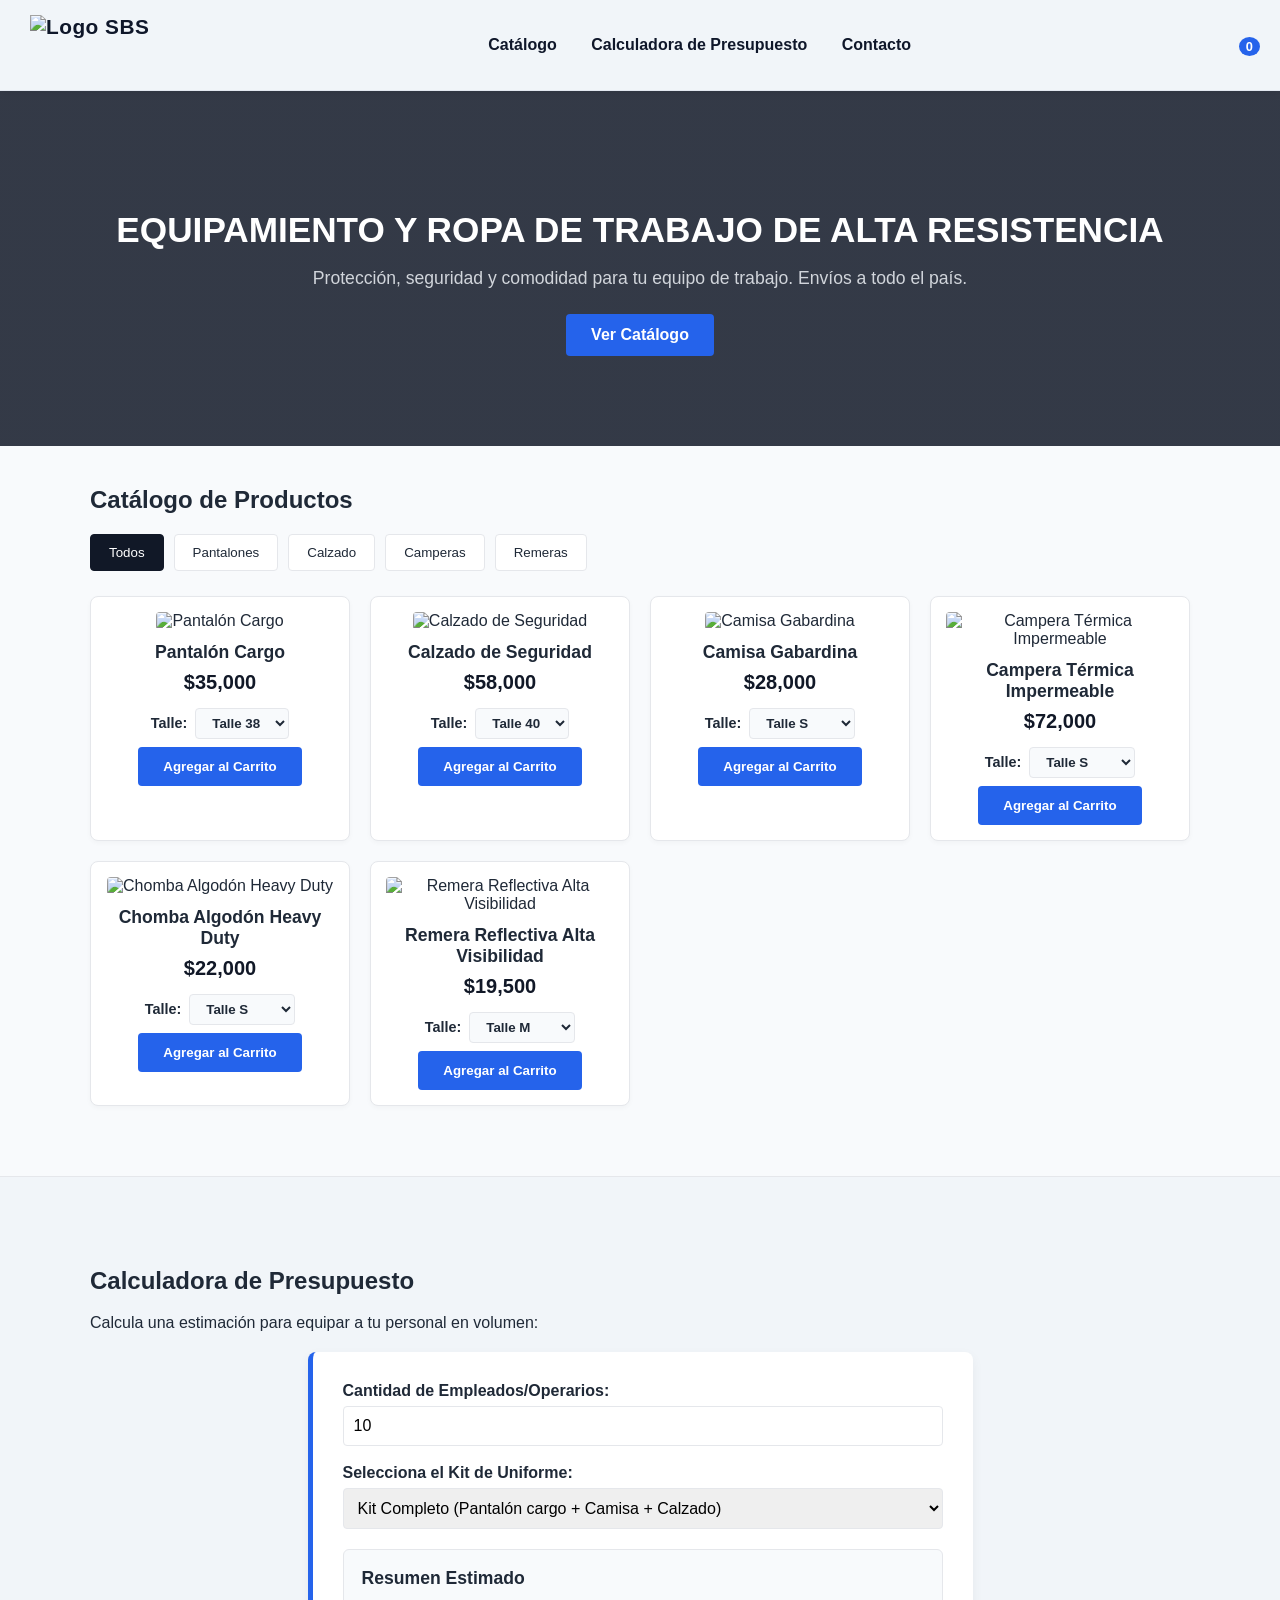
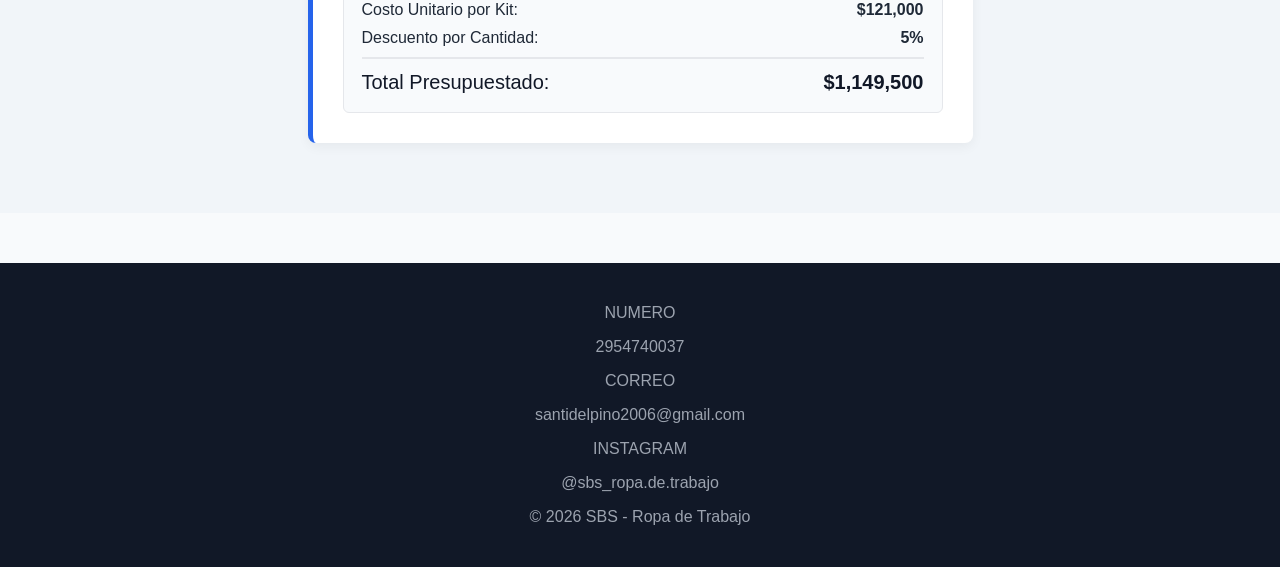
==== index.html @ acd45b73 "Rename sbs.html to index.html" ====
<!DOCTYPE html>
<html lang="es">
<head>
    <meta charset="UTF-8">
    <meta name="viewport" content="width=device-width, initial-scale=1.0">
    <title>SBS- Indumentaria Laboral</title>
    <link rel="stylesheet" href="styles.css">
    <!-- Iconos Lucide para una estética profesional -->
    <script src="https://unpkg.com/lucide@latest"></script>
</head>
<body>

    <!-- Encabezado / Navegación -->
    <header class="header">
        <div class="logo">
            <img src="D:\sbs\imagenes\Code_Generated_Image.png" alt="Logo SBS" class="logo-img">
        </div>
        <nav class="nav">
            <a href="#catalogo">Catálogo</a>
            <a href="#presupuesto">Calculadora de Presupuesto</a>
            <a href="#contacto">Contacto</a>
        </nav>
        <div class="cart-icon-wrapper" onclick="toggleCarrito()">
            <i data-lucide="shopping-cart"></i>
            <span id="cart-count">0</span>
        </div>
    </header>

    <!-- Banner Principal -->
    <section class="hero">
        <div class="hero-content">
            <h1>EQUIPAMIENTO Y ROPA DE TRABAJO DE ALTA RESISTENCIA</h1>
            <p>Protección, seguridad y comodidad para tu equipo de trabajo. Envíos a todo el país.</p>
            <a href="#catalogo" class="btn-primary">Ver Catálogo</a>
        </div>
    </section>

    <!-- Catálogo de Productos -->
    <section id="catalogo" class="container">
        <h2>Catálogo de Productos</h2>
        <div class="filters">
            <button class="filter-btn active" onclick="filtrar('todos')">Todos</button>
            <button class="filter-btn" onclick="filtrar('pantalon')">Pantalones</button>
            <button class="filter-btn" onclick="filtrar('calzado')">Calzado</button>
            <button class="filter-btn" onclick="filtrar('camisa')">Camperas</button>
            <button class="filter-btn" onclick="filtrar('remera')">Remeras</button>
        </div>
        <div class="product-grid" id="product-grid">
            <!-- Los productos se cargan dinámicamente desde script.js -->
        </div>
    </section>

    <!-- Sección de Solicitud de Presupuesto Mayorista -->
    <section id="presupuesto" class="presupuesto-section">
        <div class="container">
            <h2>Calculadora de Presupuesto </h2>
            <p>Calcula una estimación para equipar a tu personal en volumen:</p>
            
            <div class="presupuesto-box">
                <div class="form-group">
                    <label for="cantidad-empleados">Cantidad de Empleados/Operarios:</label>
                    <input type="number" id="cantidad-empleados" value="10" min="1" oninput="calcularPresupuesto()">
                </div>
                
                <div class="form-group">
                    <label for="tipo-kit">Selecciona el Kit de Uniforme:</label>
                    <select id="tipo-kit" onchange="calcularPresupuesto()">
                        <option value="basico">Kit Básico (Pantalón Cargo + Camisa)</option>
                        <option value="completo" selected>Kit Completo (Pantalón cargo + Camisa + Calzado)</option>
                        <option value="invierno">Kit Invierno (Pantalón cargo + Chomba + Calzado)</option>
                        <option value="invierno">Kit Invierno (Bombacha+ Camisa + Calzado)</option>
                    </select>
                </div>

                <div class="resumen-presupuesto">
                    <h3>Resumen Estimado</h3>
                    <div class="presupuesto-fila">
                        <span>Costo Unitario por Kit:</span>
                        <strong id="costo-unitario">$0</strong>
                    </div>
                    <div class="presupuesto-fila">
                        <span>Descuento por Cantidad:</span>
                        <strong id="descuento-aplicado">0%</strong>
                    </div>
                    <div class="presupuesto-fila total">
                        <span>Total Presupuestado:</span>
                        <strong id="presupuesto-total">$0</strong>
                    </div>
                </div>
            </div>
        </div>
    </section>

    <!-- Modal del Carrito de Compras -->
    <div id="cart-modal" class="modal">
        <div class="modal-content">
            <span class="close-btn" onclick="toggleCarrito()">&times;</span>
            <h2>Tu Carrito de Compras</h2>
            <div id="cart-items">
                <!-- Se llena con JS -->
            </div>
            <div class="cart-total">
                <span>Total:</span>
                <strong id="cart-total-price">$0</strong>
            </div>
            <button class="btn-primary full-width" onclick="enviarPedidoWhatsApp()">Finalizar Pedido por WhatsApp</button>
        </div>
    </div>

    <!-- Pie de página -->
    <footer id="contacto">
        <P>NUMERO</P>
        <p>2954740037</p>
        <p>CORREO</p>
        <p>santidelpino2006@gmail.com</p>
        <p>INSTAGRAM</p>
        <p>@sbs_ropa.de.trabajo</p>
        <p>&copy; 2026 SBS - Ropa de Trabajo </p>
    </footer>

    <script src="script.js"></script>
    <script>
        lucide.createIcons();
    </script>
</body>
</html>
---- styles.css ----
/* Variables de Colores */
/* Variables de Colores para Logo Blanco y Negro (Azul Industrial) */
:root {
    --primary-color: #2563eb;   /* Azul industrial/eléctrico para botones e interacciones */
    --primary-hover: #1d4ed8;   /* Azul más intenso al pasar el ratón */
    --dark-bg: #111827;         /* Negro Grafito (resalta tu logo en blanco) */
    --light-bg: #f8fafc;        /* Fondo gris muy claro */
    --card-bg: #ffffff;         /* Blanco puro para tarjetas */
    --text-color: #1f2937;      /* Gris oscuro para textos principales */
    --text-muted: #6b7280;     /* Gris secundario para detalles */
    --border-color: #e5e7eb;    /* Bordes suaves */
}

body {
    font-family: 'Segoe UI', Tahoma, Geneva, Verdana, sans-serif;
    margin: 0;
    padding: 0;
    color: var(--text-color);
    background-color: var(--light-bg);
}

.container {
    max-width: 1100px;
    margin: 0 auto;
    padding: 20px;
}

/* Header */
.header {
    background-color: #f1f5f9;  /* Gris claro elegante */
    color: #0f172a;             /* Texto oscuro para buen contraste */
    display: flex;
    justify-content: space-between;
    align-items: center;
    padding: 15px 30px;
    position: sticky;
    top: 0;
    z-index: 100;
    box-shadow: 0 2px 8px rgba(0, 0, 0, 0.08); /* Sombra suave */
    border-bottom: 1px solid #e2e8f0; 
}
/* Ajuste de tamaño para el logo SBS */
.logo-img {
    height: 60px; /* Ajusta este valor si lo quieres más grande o más chico */
    width: auto;  /* Mantiene las proporciones originales para que no se deforme */
    object-fit: contain;
}
.logo {
    display: flex;
    align-items: center;
    gap: 10px;
    font-size: 1.3rem;
    font-weight: bold;
    letter-spacing: 0.5px;
}

.logo strong {
    color: var(--primary-color);
}

/* Cambiar el color de las letras del menú a oscuro */
.nav a {
    color: #0f172a;             /* Texto oscuro */
    text-decoration: none;
    margin: 0 15px;
    font-weight: 600;
    transition: color 0.2s;
}

.nav a:hover {
    color: var(--primary-color); /* Cambia al azul al pasar el ratón */
}

/* Cambiar el icono del carrito a oscuro */
.cart-icon-wrapper {
    position: relative;
    cursor: pointer;
    color: #0f172a;             /* Icono en tono oscuro */
}

#cart-count {
    background-color: var(--primary-color);
    color: #ffffff;
    font-weight: bold;
    border-radius: 50%;
    padding: 2px 7px;
    font-size: 0.8rem;
    position: absolute;
    top: -8px;
    right: -10px;
}

/* Hero Section */
.hero {
    background: linear-gradient(rgba(17, 24, 39, 0.85), rgba(17, 24, 39, 0.85)), 
                url('https://images.unsplash.com/photo-1504307651254-35680f356dfd?auto=format&fit=crop&w=1200&q=80') center/cover;
    color: #ffffff;
    padding: 90px 20px;
    text-align: center;
}

.hero h1 {
    font-size: 2.2rem;
    margin-bottom: 15px;
}

.hero p {
    font-size: 1.1rem;
    color: #d1d5db;
    margin-bottom: 25px;
}

.btn-primary {
    background-color: var(--primary-color);
    color: #ffffff;
    border: none;
    padding: 12px 25px;
    font-weight: bold;
    cursor: pointer;
    text-decoration: none;
    border-radius: 4px;
    display: inline-block;
    transition: background-color 0.2s;
}

.btn-primary:hover {
    background-color: var(--primary-hover);
}

.full-width {
    width: 100%;
    margin-top: 15px;
}

/* Grilla de Productos */
.filters {
    display: flex;
    gap: 10px;
    margin-bottom: 25px;
    flex-wrap: wrap;
}

.filter-btn {
    padding: 10px 18px;
    border: 1px solid var(--border-color);
    background: var(--card-bg);
    color: var(--text-color);
    cursor: pointer;
    border-radius: 4px;
    font-weight: 500;
    transition: all 0.2s;
}

.filter-btn.active, .filter-btn:hover {
    background-color: var(--dark-bg);
    color: #ffffff;
    border-color: var(--dark-bg);
}

.product-grid {
    display: grid;
    grid-template-columns: repeat(auto-fill, minmax(240px, 1fr));
    gap: 20px;
}

.product-card {
    background: var(--card-bg);
    border: 1px solid var(--border-color);
    border-radius: 8px;
    padding: 15px;
    text-align: center;
    box-shadow: 0 2px 5px rgba(0,0,0,0.03);
    transition: transform 0.2s, box-shadow 0.2s;
}

.product-card:hover {
    transform: translateY(-3px);
    box-shadow: 0 5px 15px rgba(0,0,0,0.1);
}

.product-card img {
    width: 100%;
    height: 180px;
    object-fit: cover;
    border-radius: 4px;
}

.product-card h3 {
    font-size: 1.1rem;
    margin: 12px 0 6px 0;
}

.price {
    font-size: 1.25rem;
    font-weight: bold;
    color: var(--dark-bg);
    margin: 8px 0 14px 0;
}

/* Sección de Presupuesto */
.presupuesto-section {
    background-color: #f1f5f9;
    padding: 50px 0;
    margin-top: 50px;
    border-top: 1px solid var(--border-color);
}

.presupuesto-box {
    background: var(--card-bg);
    padding: 30px;
    border-radius: 8px;
    max-width: 600px;
    margin: 20px auto 0 auto;
    box-shadow: 0 4px 12px rgba(0,0,0,0.05);
    border-left: 5px solid var(--primary-color);
}

.form-group {
    display: flex;
    flex-direction: column;
    margin-bottom: 18px;
}

.form-group label {
    font-weight: 600;
    margin-bottom: 6px;
}

.form-group input, .form-group select {
    padding: 10px;
    font-size: 1rem;
    border: 1px solid var(--border-color);
    border-radius: 4px;
    outline: none;
}

.form-group input:focus, .form-group select:focus {
    border-color: var(--primary-color);
}

.resumen-presupuesto {
    background: var(--light-bg);
    padding: 18px;
    border-radius: 6px;
    margin-top: 20px;
    border: 1px solid var(--border-color);
}

.resumen-presupuesto h3 {
    margin-top: 0;
    margin-bottom: 12px;
    font-size: 1.1rem;
}

.presupuesto-fila {
    display: flex;
    justify-content: space-between;
    margin-bottom: 10px;
}

.presupuesto-fila.total {
    font-size: 1.25rem;
    border-top: 2px solid var(--border-color);
    padding-top: 12px;
    margin-bottom: 0;
    color: var(--dark-bg);
}

/* Modal Carrito */
.modal {
    display: none;
    position: fixed;
    top: 0; left: 0; width: 100%; height: 100%;
    background: rgba(17, 24, 39, 0.7);
    justify-content: center;
    align-items: center;
    z-index: 1000;
}

.modal-content {
    background: var(--card-bg);
    padding: 30px;
    border-radius: 8px;
    width: 90%;
    max-width: 450px;
    position: relative;
    box-shadow: 0 10px 25px rgba(0,0,0,0.2);
}

.close-btn {
    position: absolute;
    right: 15px;
    top: 12px;
    font-size: 1.6rem;
    cursor: pointer;
    color: var(--text-muted);
}

.cart-total {
    display: flex;
    justify-content: space-between;
    font-size: 1.2rem;
    border-top: 1px solid var(--border-color);
    padding-top: 15px;
    margin-top: 15px;
}

footer {
    background: var(--dark-bg);
    color: #9ca3af;
    text-align: center;
    padding: 25px;
    margin-top: 50px;
}
/* Selector de Talle en las Tarjetas */
.select-talle-container {
    display: flex;
    align-items: center;
    justify-content: center;
    gap: 8px;
    margin-bottom: 15px;
    font-size: 0.9rem;
    font-weight: 600;
}

.select-talle {
    padding: 6px 12px;
    border: 1px solid var(--border-color);
    border-radius: 4px;
    background-color: var(--light-bg);
    color: var(--text-color);
    font-weight: bold;
    cursor: pointer;
    outline: none;
}

.select-talle:focus {
    border-color: var(--primary-color);
}
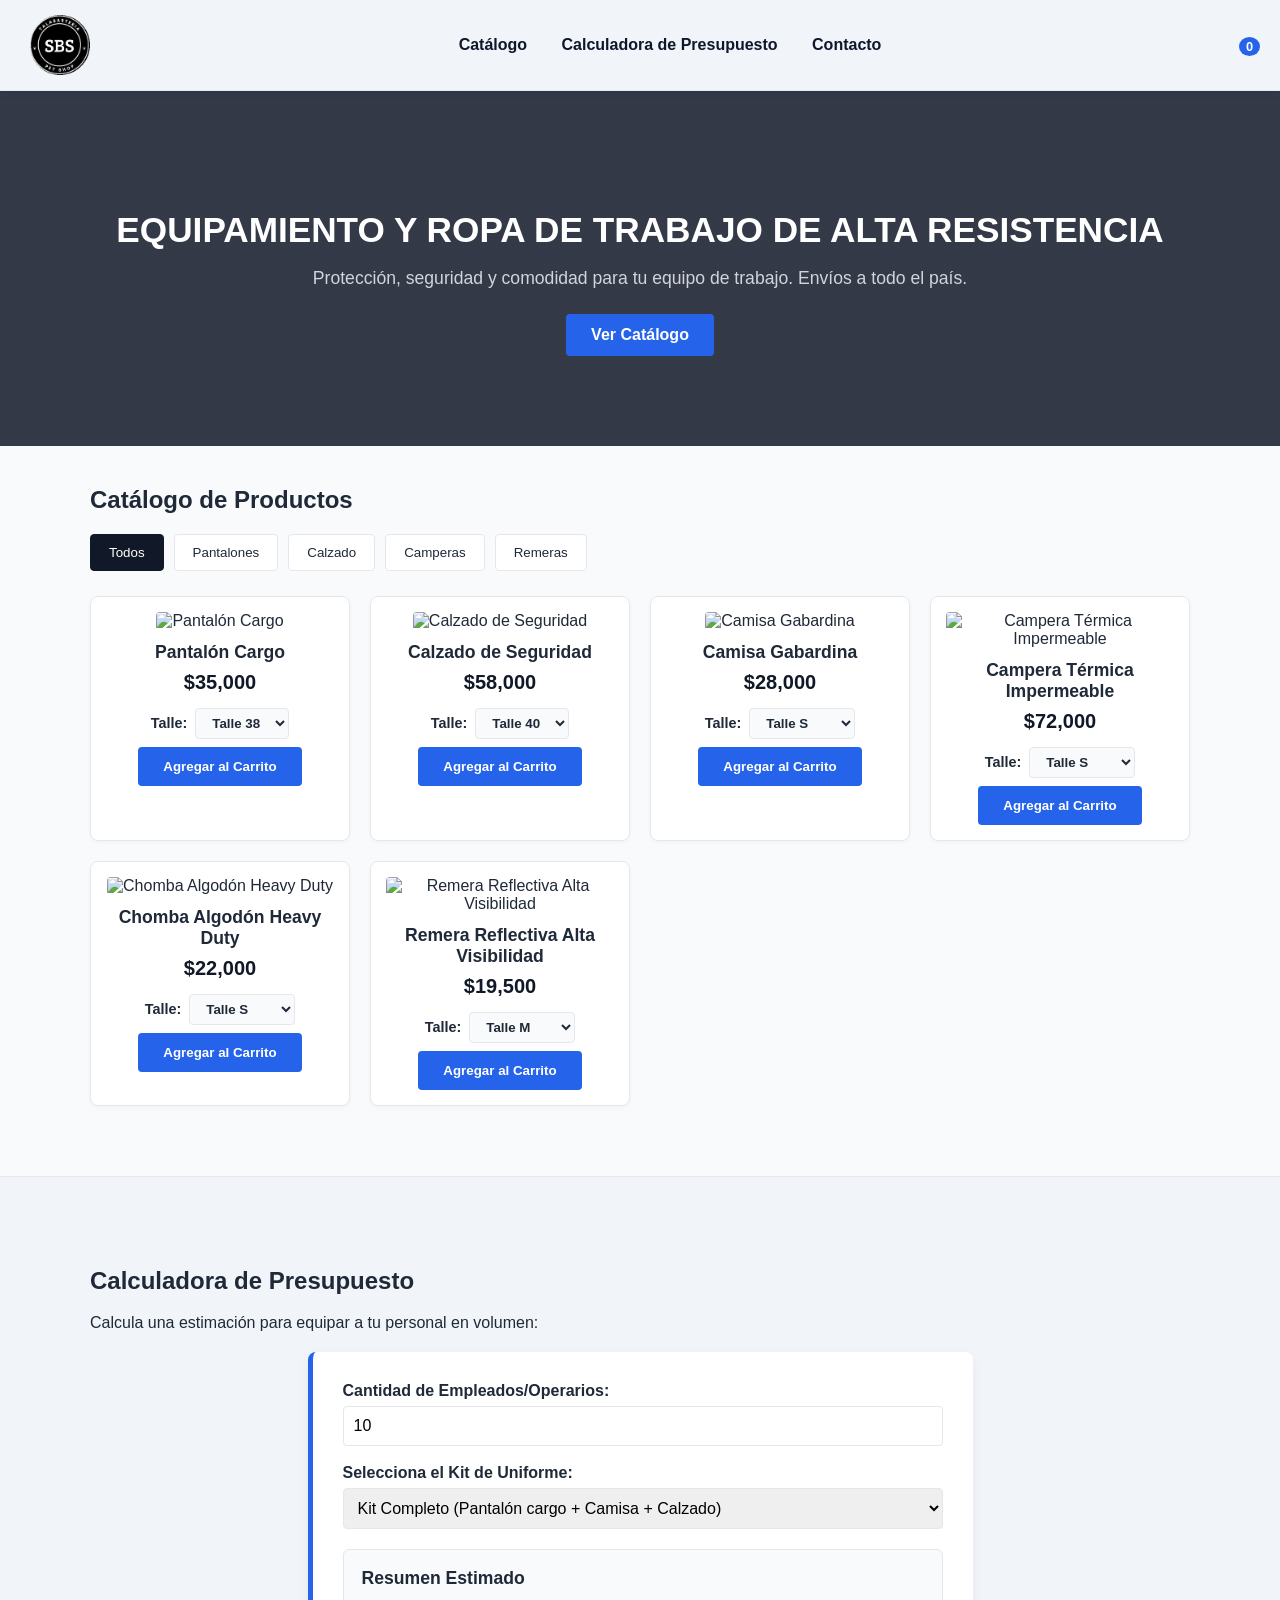
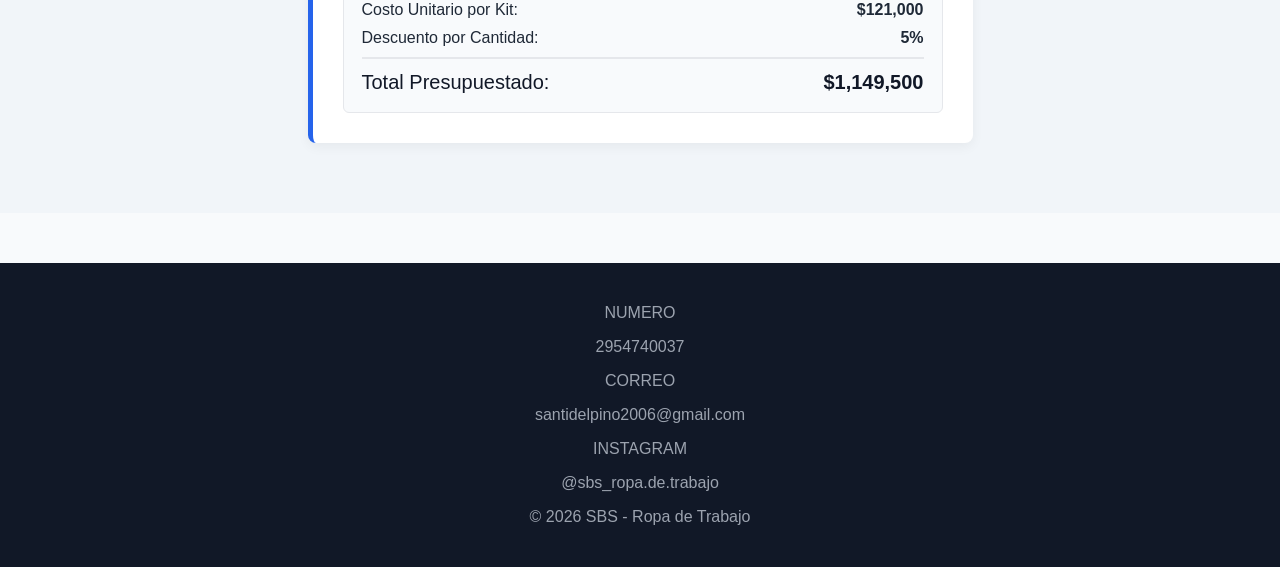
==== commit c6a1536a: "Add files via upload" ====
--- a/index.html
+++ b/index.html
@@ -7,13 +7,14 @@
     <link rel="stylesheet" href="styles.css">
     <!-- Iconos Lucide para una estética profesional -->
     <script src="https://unpkg.com/lucide@latest"></script>
+    <meta name="viewport" content="width=device-width, initial-scale=1.0">
 </head>
 <body>
 
     <!-- Encabezado / Navegación -->
     <header class="header">
         <div class="logo">
-            <img src="D:\sbs\imagenes\Code_Generated_Image.png" alt="Logo SBS" class="logo-img">
+            <img src="Code_Generated_Image.png" alt="Logo SBS" class="logo-img">
         </div>
         <nav class="nav">
             <a href="#catalogo">Catálogo</a>
@@ -123,4 +124,4 @@
         lucide.createIcons();
     </script>
 </body>
-</html>
+</html>
--- a/styles.css
+++ b/styles.css
@@ -336,4 +336,76 @@
 
 .select-talle:focus {
     border-color: var(--primary-color);
+}
+
+
+@media (max-width: 768px) {
+    /* Header y Menú */
+    .header {
+        flex-direction: column;
+        gap: 12px;
+        padding: 12px 16px;
+        text-align: center;
+    }
+
+    .logo {
+        justify-content: center;
+    }
+
+    .nav {
+        display: flex;
+        flex-wrap: wrap;
+        justify-content: center;
+        gap: 10px;
+    }
+
+    .nav a {
+        margin: 0 6px;
+        font-size: 14px;
+    }
+
+    /* Botones de Filtro */
+    .filters {
+        display: flex;
+        flex-wrap: wrap;
+        justify-content: center;
+        gap: 8px;
+        padding: 0 10px;
+    }
+
+    .filter-btn {
+        padding: 8px 12px;
+        font-size: 13px;
+        flex: 1 1 calc(50% - 10px); /* 2 botones por fila en móvil */
+        text-align: center;
+    }
+
+    /* Grilla de Productos: 1 columna en celulares */
+    #product-grid {
+        grid-template-columns: 1fr !important;
+        gap: 16px;
+        padding: 10px;
+    }
+
+    .product-card {
+        max-width: 100%;
+        margin: 0 auto;
+    }
+
+    /* Modal del Carrito */
+    .cart-modal-content {
+        width: 92% !important;
+        max-height: 85vh;
+        padding: 16px;
+    }
+
+    /* Calculadora de Presupuestos */
+    .calculator-container {
+        padding: 16px;
+        margin: 10px;
+    }
+
+    .calculator-form {
+        grid-template-columns: 1fr !important; /* Formulario en 1 columna */
+    }
 }
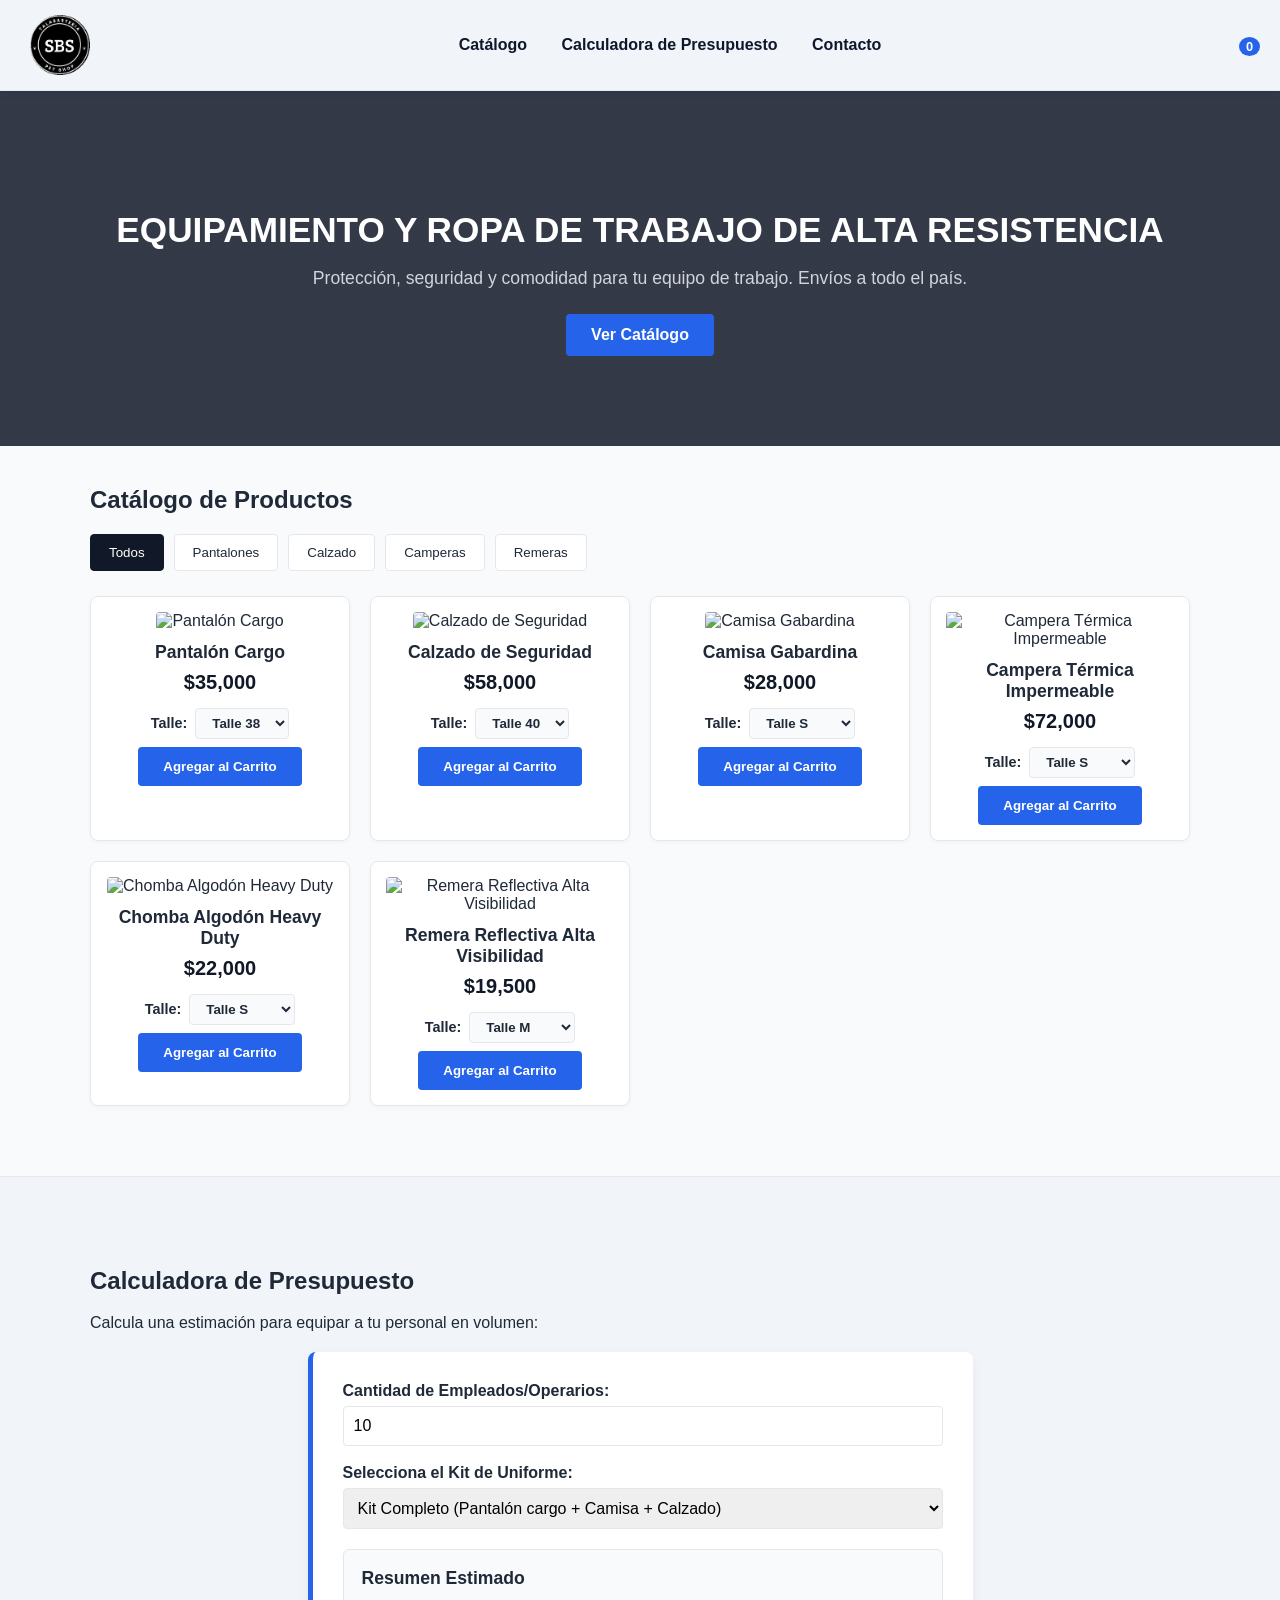
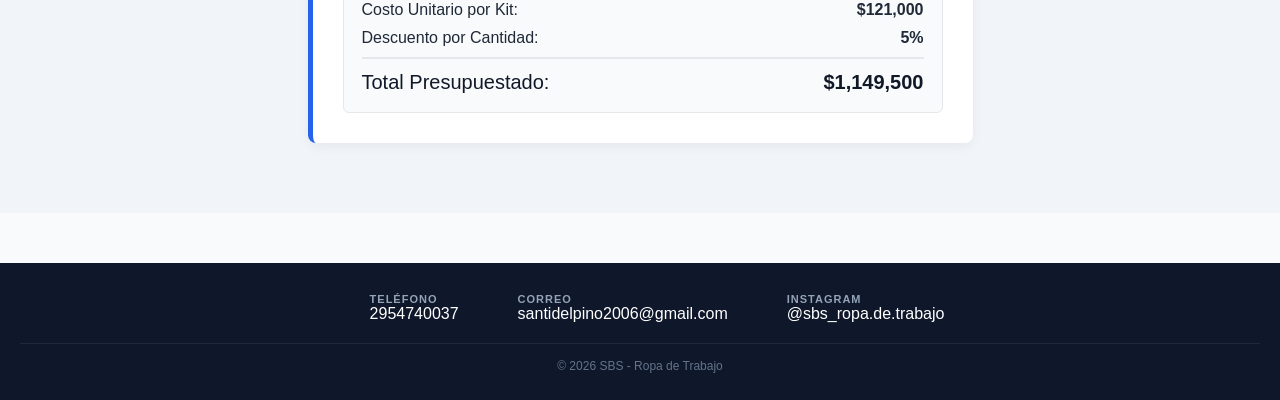
==== commit cfdebaa2: "Add files via upload" ====
--- a/index.html
+++ b/index.html
@@ -108,16 +108,36 @@
         </div>
     </div>
 
-    <!-- Pie de página -->
-    <footer id="contacto">
-        <P>NUMERO</P>
-        <p>2954740037</p>
-        <p>CORREO</p>
-        <p>santidelpino2006@gmail.com</p>
-        <p>INSTAGRAM</p>
-        <p>@sbs_ropa.de.trabajo</p>
-        <p>&copy; 2026 SBS - Ropa de Trabajo </p>
-    </footer>
+ <!-- Pie de página -->
+<footer id="contacto">
+    <div class="footer-content">
+        <div class="contact-item">
+            <i data-lucide="phone"></i>
+            <div>
+                <strong>TELÉFONO</strong>
+                <a href="tel:2954740037">2954740037</a>
+            </div>
+        </div>
+
+        <div class="contact-item">
+            <i data-lucide="mail"></i>
+            <div>
+                <strong>CORREO</strong>
+                <a href="mailto:santidelpino2006@gmail.com">santidelpino2006@gmail.com</a>
+            </div>
+        </div>
+
+        <div class="contact-item">
+            <i data-lucide="instagram"></i>
+            <div>
+                <strong>INSTAGRAM</strong>
+                <a href="https://instagram.com/sbs_ropa.de.trabajo" target="_blank">@sbs_ropa.de.trabajo</a>
+            </div>
+        </div>
+    </div>
+
+    <p class="copyright">&copy; 2026 SBS - Ropa de Trabajo</p>
+</footer>
 
     <script src="script.js"></script>
     <script>
--- a/styles.css
+++ b/styles.css
@@ -408,4 +408,68 @@
     .calculator-form {
         grid-template-columns: 1fr !important; /* Formulario en 1 columna */
     }
+}
+/* Estilos para el Footer con Íconos Lucide */
+#contacto {
+    background-color: #0f172a; /* Fondo oscuro o gris según prefieras */
+    color: #ffffff;
+    padding: 30px 20px 15px 20px;
+    text-align: center;
+}
+
+.footer-content {
+    display: flex;
+    flex-wrap: wrap;
+    justify-content: center;
+    gap: 25px;
+    margin-bottom: 20px;
+}
+
+.contact-item {
+    display: flex;
+    align-items: center;
+    gap: 10px;
+    text-align: left;
+}
+
+.contact-item i {
+    width: 24px;
+    height: 24px;
+    color: #2563eb; /* Azul de acento para los íconos */
+    flex-shrink: 0;
+}
+
+.contact-item strong {
+    display: block;
+    font-size: 11px;
+    color: #94a3b8;
+    letter-spacing: 1px;
+}
+
+.contact-item a {
+    color: #ffffff;
+    text-decoration: none;
+    font-weight: 500;
+    transition: color 0.2s;
+}
+
+.contact-item a:hover {
+    color: #2563eb;
+}
+
+.copyright {
+    font-size: 12px;
+    color: #64748b;
+    border-top: 1px solid #1e293b;
+    padding-top: 15px;
+    margin-top: 10px;
+}
+
+/* Ajuste responsivo para celulares */
+@media (max-width: 768px) {
+    .footer-content {
+        flex-direction: column;
+        align-items: center;
+        gap: 15px;
+    }
 }
